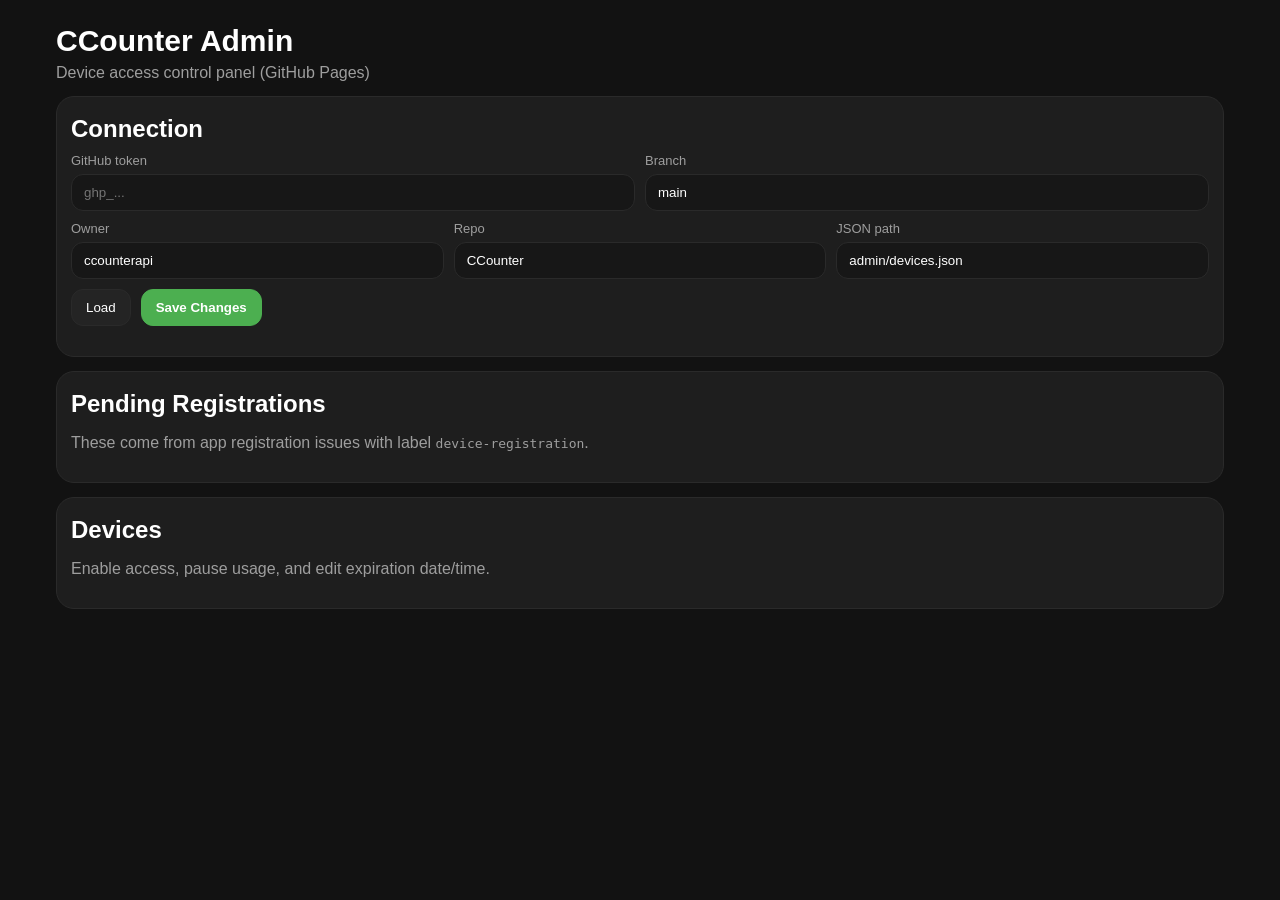
==== admin/index.html @ dffb08fb "Initial app and admin panel" ====
<!doctype html>
<html lang="en">
<head>
  <meta charset="utf-8" />
  <meta name="viewport" content="width=device-width, initial-scale=1" />
  <title>CCounter Admin Panel</title>
  <link rel="stylesheet" href="./styles.css" />
</head>
<body>
  <main class="container">
    <header class="top">
      <h1>CCounter Admin</h1>
      <p>Device access control panel (GitHub Pages)</p>
    </header>

    <section class="card">
      <h2>Connection</h2>
      <div class="grid two">
        <label>
          GitHub token
          <input id="tokenInput" type="password" placeholder="ghp_..." />
        </label>
        <label>
          Branch
          <input id="branchInput" type="text" value="main" />
        </label>
      </div>
      <div class="grid three">
        <label>
          Owner
          <input id="ownerInput" type="text" value="ccounterapi" />
        </label>
        <label>
          Repo
          <input id="repoInput" type="text" value="CCounter" />
        </label>
        <label>
          JSON path
          <input id="pathInput" type="text" value="admin/devices.json" />
        </label>
      </div>
      <div class="actions">
        <button id="loadBtn" class="btn">Load</button>
        <button id="saveBtn" class="btn btn-primary">Save Changes</button>
      </div>
      <p id="statusText" class="muted"></p>
    </section>

    <section class="card">
      <h2>Pending Registrations</h2>
      <p class="muted">These come from app registration issues with label <code>device-registration</code>.</p>
      <div id="pendingWrap"></div>
    </section>

    <section class="card">
      <h2>Devices</h2>
      <p class="muted">Enable access, pause usage, and edit expiration date/time.</p>
      <div id="devicesWrap"></div>
    </section>
  </main>

  <script src="./panel.js"></script>
</body>
</html>
---- admin/styles.css ----
:root {
  --bg: #121212;
  --card: #1e1e1e;
  --border: #2a2a2a;
  --text: #ffffff;
  --muted: #9e9e9e;
  --accent: #4caf50;
  --danger: #ff5252;
}

* {
  box-sizing: border-box;
}

body {
  margin: 0;
  font-family: "Segoe UI", "Inter", sans-serif;
  background: var(--bg);
  color: var(--text);
}

.container {
  max-width: 1200px;
  margin: 0 auto;
  padding: 24px 16px 40px;
}

.top h1 {
  margin: 0;
  font-size: 30px;
}

.top p {
  margin: 6px 0 0;
  color: var(--muted);
}

.card {
  margin-top: 14px;
  border: 1px solid var(--border);
  background: var(--card);
  border-radius: 18px;
  padding: 14px;
}

.card h2 {
  margin: 4px 0 10px;
}

.grid {
  display: grid;
  gap: 10px;
  margin: 10px 0;
}

.grid.two {
  grid-template-columns: repeat(2, minmax(0, 1fr));
}

.grid.three {
  grid-template-columns: repeat(3, minmax(0, 1fr));
}

label {
  color: var(--muted);
  font-size: 13px;
  display: flex;
  flex-direction: column;
  gap: 6px;
}

input[type="text"],
input[type="password"],
input[type="datetime-local"] {
  width: 100%;
  border: 1px solid var(--border);
  background: #171717;
  color: var(--text);
  border-radius: 12px;
  padding: 10px 12px;
}

.actions {
  display: flex;
  gap: 10px;
  margin-top: 6px;
}

.btn {
  border: 1px solid var(--border);
  background: #242424;
  color: var(--text);
  border-radius: 12px;
  padding: 10px 14px;
  cursor: pointer;
}

.btn-primary {
  background: var(--accent);
  border-color: var(--accent);
  color: #fff;
  font-weight: 600;
}

.btn-outline {
  border-color: var(--accent);
  color: var(--accent);
}

.btn-danger {
  border-color: var(--danger);
  color: var(--danger);
}

.muted {
  color: var(--muted);
}

table {
  width: 100%;
  border-collapse: collapse;
  margin-top: 10px;
}

th, td {
  border-bottom: 1px solid var(--border);
  padding: 10px 8px;
  text-align: left;
  vertical-align: middle;
  font-size: 14px;
}

th {
  color: var(--muted);
  font-weight: 600;
}

.row-actions {
  display: flex;
  gap: 8px;
  flex-wrap: wrap;
}

.pill {
  display: inline-flex;
  padding: 3px 9px;
  border-radius: 999px;
  border: 1px solid var(--border);
  background: #181818;
  color: var(--muted);
  font-size: 12px;
}

.pill.green {
  border-color: var(--accent);
  color: var(--accent);
}

.pill.red {
  border-color: var(--danger);
  color: var(--danger);
}

@media (max-width: 900px) {
  .grid.two,
  .grid.three {
    grid-template-columns: 1fr;
  }
}
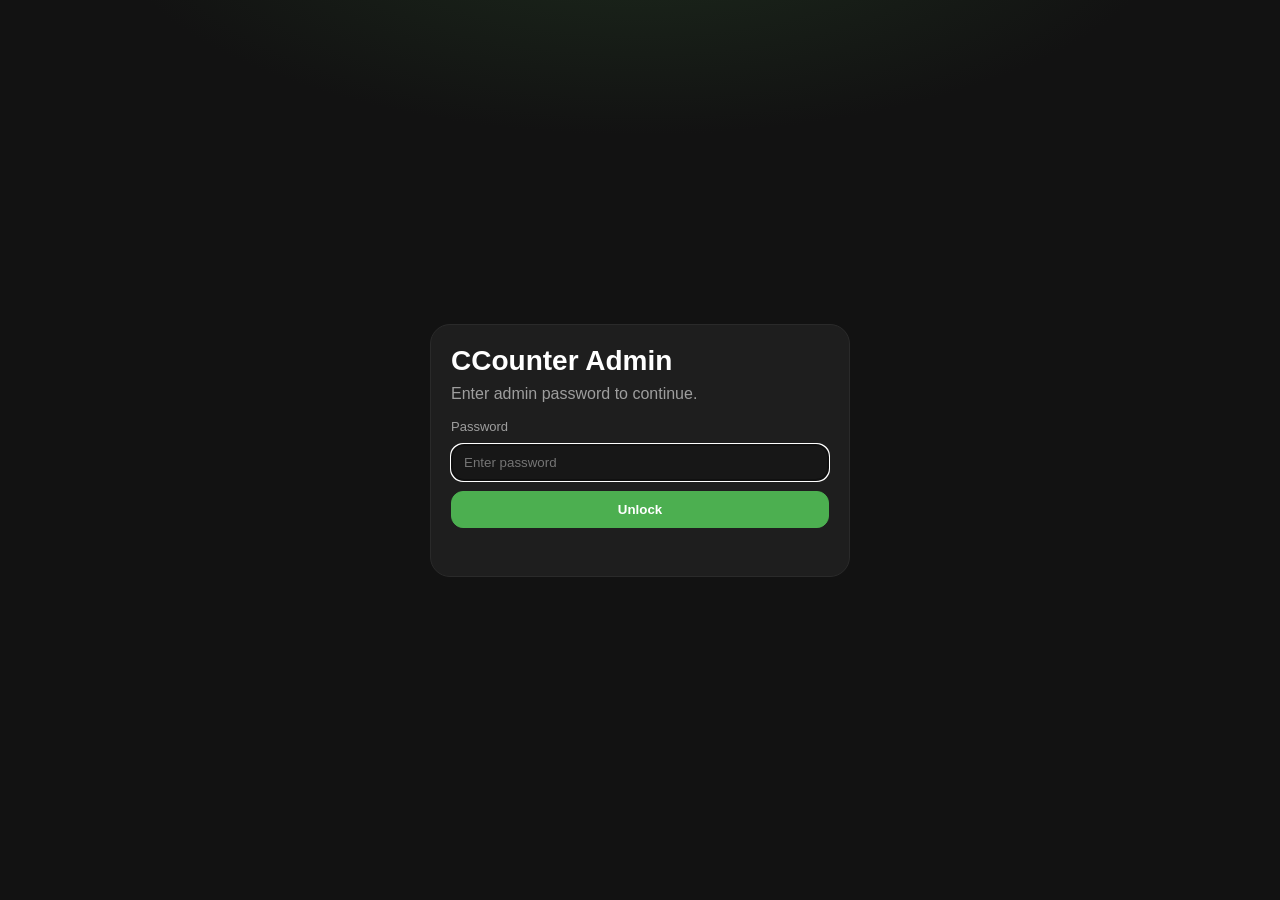
==== commit c27ebc4d: "Implement admin-managed API key flow and lock admin panel" ====
--- a/admin/index.html
+++ b/admin/index.html
@@ -7,7 +7,20 @@
   <link rel="stylesheet" href="./styles.css" />
 </head>
 <body>
-  <main class="container">
+  <div id="lockScreen" class="lock-screen">
+    <section class="lock-card">
+      <h1>CCounter Admin</h1>
+      <p>Enter admin password to continue.</p>
+      <form id="unlockForm" class="lock-form" autocomplete="off">
+        <label for="unlockInput">Password</label>
+        <input id="unlockInput" type="password" placeholder="Enter password" autocomplete="off" />
+        <button type="submit" class="btn btn-primary">Unlock</button>
+      </form>
+      <p id="unlockError" class="lock-error" aria-live="polite"></p>
+    </section>
+  </div>
+
+  <main id="adminApp" class="container hidden">
     <header class="top">
       <h1>CCounter Admin</h1>
       <p>Device access control panel (GitHub Pages)</p>
@@ -39,6 +52,13 @@
           <input id="pathInput" type="text" value="admin/devices.json" />
         </label>
       </div>
+      <div class="grid">
+        <label>
+          OpenAI API key (admin only)
+          <input id="apiKeyInput" type="password" placeholder="sk-..." autocomplete="off" />
+        </label>
+      </div>
+      <p class="muted">The key is saved to JSON only in encoded format: <code>base63-no-z</code>.</p>
       <div class="actions">
         <button id="loadBtn" class="btn">Load</button>
         <button id="saveBtn" class="btn btn-primary">Save Changes</button>
@@ -62,4 +82,3 @@
   <script src="./panel.js"></script>
 </body>
 </html>
-
--- a/admin/styles.css
+++ b/admin/styles.css
@@ -19,6 +19,50 @@
   color: var(--text);
 }
 
+.hidden {
+  display: none !important;
+}
+
+.lock-screen {
+  min-height: 100vh;
+  display: flex;
+  align-items: center;
+  justify-content: center;
+  padding: 20px;
+  background: radial-gradient(1200px 500px at 50% -10%, #1d2b1d 0%, #121212 45%);
+}
+
+.lock-card {
+  width: min(420px, 100%);
+  border: 1px solid var(--border);
+  background: var(--card);
+  border-radius: 20px;
+  padding: 20px;
+}
+
+.lock-card h1 {
+  margin: 0;
+  font-size: 28px;
+}
+
+.lock-card p {
+  margin: 8px 0 0;
+  color: var(--muted);
+}
+
+.lock-form {
+  margin-top: 16px;
+  display: grid;
+  gap: 10px;
+}
+
+.lock-error {
+  min-height: 20px;
+  margin: 10px 0 0;
+  color: var(--danger);
+  font-size: 13px;
+}
+
 .container {
   max-width: 1200px;
   margin: 0 auto;
@@ -167,4 +211,3 @@
     grid-template-columns: 1fr;
   }
 }
-
